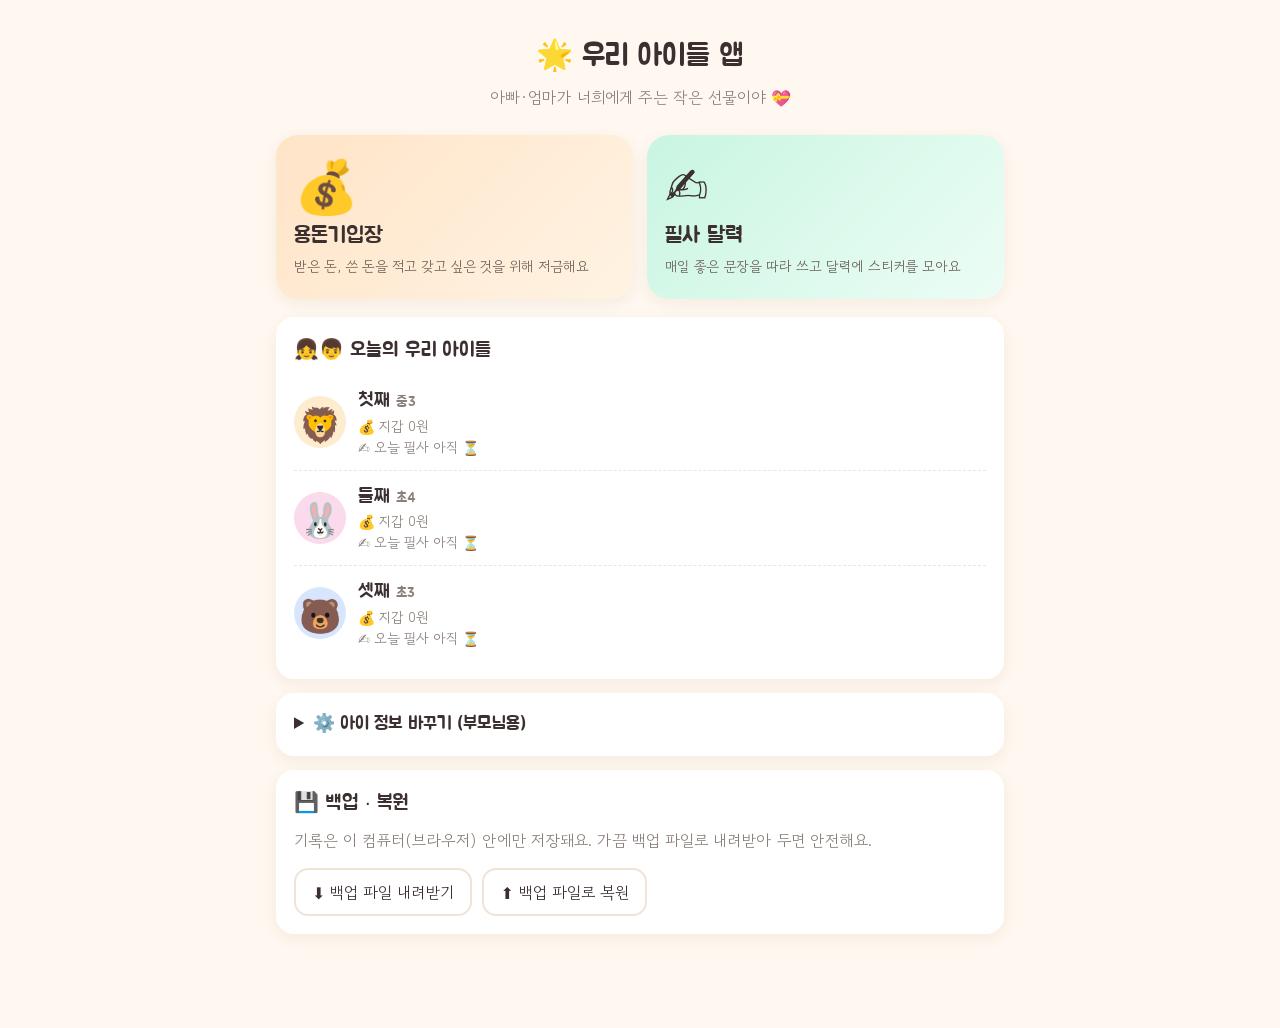
==== index.html @ a7563fa7 "우리 아이들 앱: 용돈기입장과 필사 달력 Co-Authored-By: Claude Opus 5.5 <noreply@anthropic.com>" ====
<!doctype html>
<html lang="ko">
<head>
<meta charset="utf-8">
<meta name="viewport" content="width=device-width, initial-scale=1, viewport-fit=cover">
<meta name="theme-color" content="#ff8a3d">
<meta name="apple-mobile-web-app-capable" content="yes">
<meta name="mobile-web-app-capable" content="yes">
<meta name="apple-mobile-web-app-title" content="우리앱">
<link rel="manifest" href="manifest.webmanifest">
<link rel="icon" href="icons/icon-192.png">
<link rel="apple-touch-icon" href="icons/apple-touch-icon.png">
<title>우리 아이들 앱</title>
<link rel="stylesheet" href="shared/common.css">
<style>
  .hero { text-align: center; padding: 18px 0 8px; }
  .hero h1 { font-size: 30px; }
  .hero p { margin: 6px 0 0; color: var(--muted); }
  .apps { display: grid; grid-template-columns: 1fr 1fr; gap: 14px; margin: 18px 0; }
  .app {
    display: block; text-decoration: none; color: var(--ink); border-radius: 22px; padding: 22px 18px; box-shadow: var(--shadow);
    transition: transform .15s;
  }
  .app:active { transform: scale(.97); }
  .app .ico { font-size: 52px; line-height: 1; }
  .app h2 { margin: 10px 0 4px; font-size: 22px; }
  .app p { margin: 0; font-size: 14px; color: #6b5e57; }
  .app.money { background: linear-gradient(135deg, #ffe4c7, #fff3e3); }
  .app.pilsa { background: linear-gradient(135deg, #c9f5e2, #ecfdf5); }

  .kidrow { display: flex; align-items: center; gap: 12px; padding: 12px 0; border-bottom: 1px dashed var(--line); }
  .kidrow:last-child { border-bottom: 0; }
  .kidrow .em { font-size: 34px; width: 52px; height: 52px; border-radius: 50%; display: grid; place-items: center; flex: none; }
  .kidrow .info { flex: 1; min-width: 0; }
  .kidrow .nm { font-family: 'Jua', sans-serif; font-size: 19px; }
  .kidrow .sm { font-size: 14px; color: var(--muted); }

  .edit-grid { display: grid; grid-template-columns: 64px 1fr 110px 48px; gap: 8px; align-items: center; margin-bottom: 8px; }
  .edit-grid input[type=color] { padding: 2px; height: 44px; }
  .edit-grid .emo { text-align: center; font-size: 22px; padding: 6px; }
  @media (max-width: 480px) {
    .apps { grid-template-columns: 1fr; }
    .edit-grid { grid-template-columns: 56px 1fr 92px 44px; gap: 6px; }
  }
</style>
</head>
<body>
<div class="wrap">
  <div class="hero">
    <h1>🌟 우리 아이들 앱</h1>
    <p>아빠·엄마가 너희에게 주는 작은 선물이야 💝</p>
  </div>

  <div class="apps">
    <a class="app money" href="allowance/index.html">
      <div class="ico">💰</div>
      <h2>용돈기입장</h2>
      <p>받은 돈, 쓴 돈을 적고 갖고 싶은 것을 위해 저금해요</p>
    </a>
    <a class="app pilsa" href="pilsa/index.html">
      <div class="ico">✍️</div>
      <h2>필사 달력</h2>
      <p>매일 좋은 문장을 따라 쓰고 달력에 스티커를 모아요</p>
    </a>
  </div>

  <div class="card">
    <h2>👧👦 오늘의 우리 아이들</h2>
    <div id="summary"></div>
  </div>

  <div class="card">
    <details>
      <summary class="title" style="cursor:pointer;font-size:18px">⚙️ 아이 정보 바꾸기 (부모님용)</summary>
      <p class="muted">이름, 동물 아이콘, 태어난 해, 색깔을 바꿀 수 있어요. 태어난 해에 맞춰 필사 문장 난이도가 정해져요.</p>
      <form id="kidForm">
        <div id="kidEdit"></div>
        <button class="btn primary" type="submit" style="margin-top:6px">저장</button>
      </form>
    </details>
  </div>

  <div class="card">
    <h2>💾 백업 · 복원</h2>
    <p class="muted" style="margin-top:0">기록은 이 컴퓨터(브라우저) 안에만 저장돼요. 가끔 백업 파일로 내려받아 두면 안전해요.</p>
    <div class="row wrap-row">
      <button class="btn" id="exportBtn">⬇️ 백업 파일 내려받기</button>
      <button class="btn" id="importBtn">⬆️ 백업 파일로 복원</button>
      <input type="file" id="importFile" accept=".json,application/json" class="hidden">
    </div>
  </div>
</div>

<script src="shared/common.js"></script>
<script>
const F = Family, $ = s => document.querySelector(s), esc = F.esc;

function walletOf(id) {
  const d = F.getData('allowance.' + id, null);
  if (!d || !d.tx) return { w: 0, p: 0 };
  const w = d.tx.reduce((s, t) => s + ((t.type === 'in' || t.type === 'unsave') ? 1 : -1) * t.amount, 0);
  const p = (d.goals || []).filter(g => !g.done).reduce((s, g) => s + g.saved, 0);
  return { w, p };
}
function pilsaOf(id) {
  const d = F.getData('pilsa.' + id, null);
  const days = (d && d.days) || {};
  const done = k => !!(days[k] && days[k].done);
  const dt = new Date();
  const todayDone = done(F.ymd(dt));
  if (!todayDone) dt.setDate(dt.getDate() - 1);
  let n = 0;
  while (done(F.ymd(dt))) { n++; dt.setDate(dt.getDate() - 1); }
  return { todayDone, streak: n };
}

function renderSummary() {
  $('#summary').innerHTML = F.kids().map(k => {
    const m = walletOf(k.id), p = pilsaOf(k.id);
    return `<div class="kidrow">
      <div class="em" style="background:color-mix(in srgb, ${esc(k.color)} 20%, white)">${esc(k.emoji)}</div>
      <div class="info">
        <div class="nm">${esc(k.name)} <span class="sm">${F.gradeLabel(k.birthYear)}</span></div>
        <div class="sm">💰 지갑 ${F.won(m.w)}${m.p ? ` · 🐷 ${F.won(m.p)}` : ''}</div>
        <div class="sm">✍️ ${p.todayDone ? '오늘 필사 완료 ✅' : '오늘 필사 아직 ⏳'}${p.streak ? ` · 🔥 ${p.streak}일 연속` : ''}</div>
      </div>
    </div>`;
  }).join('');
}

function renderEdit() {
  const thisYear = new Date().getFullYear();
  const years = []; for (let y = thisYear; y >= thisYear - 20; y--) years.push(y);
  $('#kidEdit').innerHTML = F.kids().map(k => `
    <div class="edit-grid" data-id="${esc(k.id)}">
      <input class="emo" maxlength="4" value="${esc(k.emoji)}" aria-label="아이콘">
      <input class="nm" maxlength="10" value="${esc(k.name)}" aria-label="이름">
      <select class="by" aria-label="태어난 해">${years.map(y => `<option ${y === k.birthYear ? 'selected' : ''}>${y}</option>`).join('')}</select>
      <input type="color" class="co" value="${esc(k.color)}" aria-label="색깔">
    </div>`).join('');
}

$('#kidForm').onsubmit = e => {
  e.preventDefault();
  const list = [...document.querySelectorAll('#kidEdit .edit-grid')].map(r => ({
    id: r.dataset.id,
    emoji: r.querySelector('.emo').value.trim() || '🙂',
    name: r.querySelector('.nm').value.trim() || '아이',
    birthYear: Number(r.querySelector('.by').value),
    color: r.querySelector('.co').value,
  }));
  F.saveKids(list);
  F.toast('저장했어요!');
  renderSummary();
};

$('#exportBtn').onclick = () => F.exportAll();
$('#importBtn').onclick = () => $('#importFile').click();
$('#importFile').onchange = e => {
  const f = e.target.files[0]; if (!f) return;
  F.importAll(f, () => { F.toast('복원했어요!'); renderSummary(); renderEdit(); });
  e.target.value = '';
};

renderSummary();
renderEdit();
window.addEventListener('pageshow', renderSummary);
</script>
</body>
</html>
---- shared/common.css ----
@import url('https://fonts.googleapis.com/css2?family=Jua&family=Gowun+Dodum&family=Gowun+Batang:wght@400;700&display=swap');

:root {
  --bg: #fff8f0;
  --card: #ffffff;
  --ink: #3b2f2f;
  --muted: #8a7f7a;
  --line: #f0e4d7;
  --accent: #ff8a3d;
  --accent-soft: #fff1e6;
  --good: #16a34a;
  --bad: #e11d48;
  --save: #7c3aed;
  --kc: #ff8a3d;
  --radius: 18px;
  --shadow: 0 4px 14px rgba(120, 80, 40, .08);
}

* { box-sizing: border-box; }
html, body { margin: 0; }
body {
  font-family: 'Gowun Dodum', system-ui, -apple-system, 'Malgun Gothic', sans-serif;
  background: var(--bg);
  color: var(--ink);
  -webkit-tap-highlight-color: transparent;
  line-height: 1.5;
}
h1, h2, h3, .title { font-family: 'Jua', 'Malgun Gothic', sans-serif; font-weight: 400; margin: 0; }
h1 { font-size: 26px; }
h2 { font-size: 20px; margin-bottom: 10px; }
h3 { font-size: 17px; }

.wrap { max-width: 760px; margin: 0 auto; padding: 16px 16px 80px; }

.topbar { display: flex; align-items: center; gap: 10px; margin-bottom: 14px; }
.topbar .home {
  text-decoration: none; font-size: 22px; width: 42px; height: 42px; display: grid; place-items: center;
  background: #fff; border-radius: 50%; box-shadow: var(--shadow);
}

.kids { display: flex; gap: 8px; flex-wrap: wrap; margin-bottom: 14px; }
.kid {
  border: 2px solid var(--line); background: #fff; border-radius: 999px; padding: 6px 16px 6px 8px;
  display: flex; align-items: center; gap: 6px; font: inherit; font-size: 16px; cursor: pointer; color: var(--ink);
}
.kid.on { border-color: var(--kc); background: color-mix(in srgb, var(--kc) 16%, white); font-weight: bold; }
.kid-emoji { font-size: 22px; line-height: 1; }
.kid small { color: var(--muted); font-size: 12px; }

.card { background: var(--card); border-radius: var(--radius); box-shadow: var(--shadow); padding: 18px; margin-bottom: 14px; }

.btn {
  border: 2px solid var(--line); background: #fff; color: var(--ink); border-radius: 14px; padding: 10px 16px;
  font: inherit; font-size: 16px; cursor: pointer; display: inline-flex; align-items: center; justify-content: center; gap: 6px;
}
.btn:active { transform: scale(.97); }
.btn.primary { background: var(--accent); border-color: var(--accent); color: #fff; font-family: 'Jua', sans-serif; font-size: 18px; }
.btn.big { width: 100%; padding: 14px; }
.btn.small { padding: 6px 10px; font-size: 14px; border-radius: 10px; }
.btn:disabled { opacity: .45; cursor: not-allowed; }

.tabs { display: flex; gap: 4px; background: #fff; border-radius: 999px; padding: 5px; box-shadow: var(--shadow); margin-bottom: 14px; }
.tabs button {
  flex: 1; border: 0; background: none; padding: 10px 0; border-radius: 999px; cursor: pointer;
  font-family: 'Jua', sans-serif; font-size: 16px; color: var(--muted);
}
.tabs button.on { background: var(--accent); color: #fff; }

input, select, textarea {
  font: inherit; font-size: 16px; padding: 10px 12px; border: 2px solid var(--line); border-radius: 12px;
  width: 100%; background: #fff; color: var(--ink);
}
input:focus, select:focus, textarea:focus { outline: none; border-color: var(--accent); }
label.f { display: block; margin: 14px 0 6px; font-weight: bold; font-size: 14px; color: var(--muted); }

.chips { display: flex; flex-wrap: wrap; gap: 6px; }
.chip {
  border: 2px solid var(--line); background: #fff; border-radius: 999px; padding: 6px 12px; font: inherit; font-size: 15px;
  cursor: pointer; color: var(--ink);
}
.chip.on { border-color: var(--accent); background: var(--accent-soft); font-weight: bold; }

.row { display: flex; gap: 10px; align-items: center; }
.row.wrap-row { flex-wrap: wrap; }
.grow { flex: 1; }
.muted { color: var(--muted); }
.center { text-align: center; }
.hidden { display: none !important; }

.toast {
  position: fixed; left: 50%; bottom: 24px; transform: translateX(-50%) translateY(20px);
  background: #3b2f2f; color: #fff; padding: 12px 20px; border-radius: 999px; opacity: 0;
  transition: .3s; pointer-events: none; z-index: 99; max-width: calc(100% - 32px); text-align: center;
}
.toast.show { opacity: 1; transform: translateX(-50%) translateY(0); }

.confetti { position: fixed; top: -40px; font-size: 28px; z-index: 98; pointer-events: none; animation: fall linear forwards; }
@keyframes fall { to { transform: translateY(110vh) rotate(540deg); } }

/* 휴대폰 화면 */
@media (max-width: 480px) {
  .wrap { padding: calc(12px + env(safe-area-inset-top)) 12px calc(60px + env(safe-area-inset-bottom)); }
  .kids { flex-wrap: nowrap; gap: 6px; }
  .kid { flex: 1; justify-content: center; padding: 6px 4px; font-size: 15px; gap: 4px; min-width: 0; }
  .kid small { display: none; }
  .tabs button { font-size: 15px; }
}

.empty { text-align: center; color: var(--muted); padding: 24px 0; }
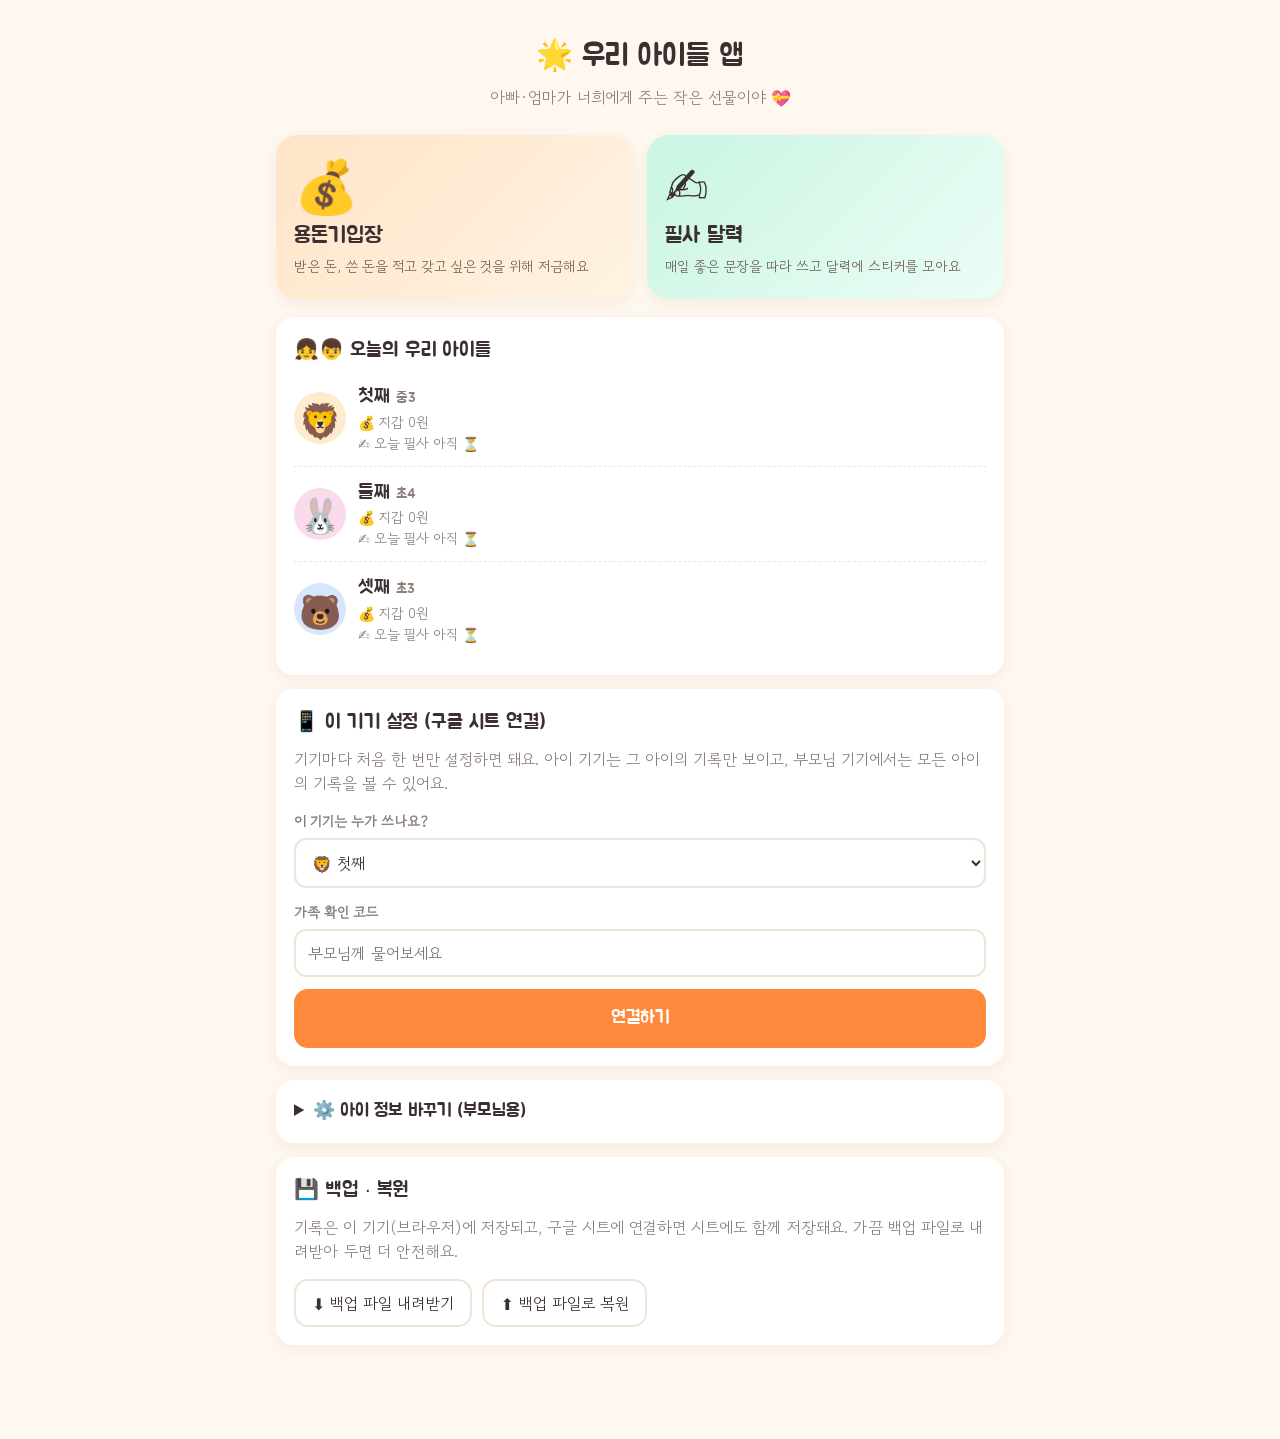
==== commit 197d1016: "구글 시트 동기화 추가: 기기별 설정, 부모용 전체 기록, 오프라인 대기열 Co-Authored-By: Claude Opus 5.5 <noreply@anthropic.com>" ====
--- a/index.html
+++ b/index.html
@@ -65,11 +65,20 @@
   </div>
 
   <div class="card">
-    <h2>👧👦 오늘의 우리 아이들</h2>
+    <div class="row" style="justify-content:space-between;margin-bottom:6px">
+      <h2 style="margin:0">👧👦 오늘의 우리 아이들</h2>
+      <span class="sync-badge hidden" style="margin-left:0"></span>
+    </div>
     <div id="summary"></div>
-  </div>
-
-  <div class="card">
+    <button class="btn big hidden" id="pullAllBtn" style="margin-top:10px">🔄 전체 기록 불러오기</button>
+  </div>
+
+  <div class="card" id="deviceCard">
+    <h2>📱 이 기기 설정 (구글 시트 연결)</h2>
+    <div id="deviceBody"></div>
+  </div>
+
+  <div class="card" id="kidCard">
     <details>
       <summary class="title" style="cursor:pointer;font-size:18px">⚙️ 아이 정보 바꾸기 (부모님용)</summary>
       <p class="muted">이름, 동물 아이콘, 태어난 해, 색깔을 바꿀 수 있어요. 태어난 해에 맞춰 필사 문장 난이도가 정해져요.</p>
@@ -82,7 +91,7 @@
 
   <div class="card">
     <h2>💾 백업 · 복원</h2>
-    <p class="muted" style="margin-top:0">기록은 이 컴퓨터(브라우저) 안에만 저장돼요. 가끔 백업 파일로 내려받아 두면 안전해요.</p>
+    <p class="muted" style="margin-top:0">기록은 이 기기(브라우저)에 저장되고, 구글 시트에 연결하면 시트에도 함께 저장돼요. 가끔 백업 파일로 내려받아 두면 더 안전해요.</p>
     <div class="row wrap-row">
       <button class="btn" id="exportBtn">⬇️ 백업 파일 내려받기</button>
       <button class="btn" id="importBtn">⬆️ 백업 파일로 복원</button>
@@ -114,19 +123,101 @@
   return { todayDone, streak: n };
 }
 
+function monthOf(id) {
+  const ym = F.ymd().slice(0, 7);
+  const tx = (F.getData('allowance.' + id, null) || {}).tx || [];
+  const days = (F.getData('pilsa.' + id, null) || {}).days || {};
+  const sum = t => tx.filter(x => x.type === t && x.date.startsWith(ym)).reduce((s, x) => s + x.amount, 0);
+  return { inS: sum('in'), outS: sum('out'), pilsa: Object.keys(days).filter(d => d.startsWith(ym) && days[d].done).length };
+}
+
 function renderSummary() {
-  $('#summary').innerHTML = F.kids().map(k => {
-    const m = walletOf(k.id), p = pilsaOf(k.id);
+  const parent = F.sync.role() === 'parent';
+  $('#summary').innerHTML = F.visibleKids().map(k => {
+    const m = walletOf(k.id), p = pilsaOf(k.id), mo = monthOf(k.id);
     return `<div class="kidrow">
       <div class="em" style="background:color-mix(in srgb, ${esc(k.color)} 20%, white)">${esc(k.emoji)}</div>
       <div class="info">
         <div class="nm">${esc(k.name)} <span class="sm">${F.gradeLabel(k.birthYear)}</span></div>
         <div class="sm">💰 지갑 ${F.won(m.w)}${m.p ? ` · 🐷 ${F.won(m.p)}` : ''}</div>
         <div class="sm">✍️ ${p.todayDone ? '오늘 필사 완료 ✅' : '오늘 필사 아직 ⏳'}${p.streak ? ` · 🔥 ${p.streak}일 연속` : ''}</div>
+        ${parent ? `<div class="sm">📅 이번 달: 받은 돈 ${F.won(mo.inS)} · 쓴 돈 ${F.won(mo.outS)} · 필사 ${mo.pilsa}일</div>` : ''}
       </div>
     </div>`;
   }).join('');
-}
+  $('#pullAllBtn').classList.toggle('hidden', !(parent && F.sync.enabled()));
+  const role = F.sync.role();
+  $('#kidCard').classList.toggle('hidden', !!role && role !== 'parent');
+}
+
+// ---------- 이 기기 설정 ----------
+function renderDevice() {
+  const S = F.sync;
+  if (!S.configured()) {
+    $('#deviceBody').innerHTML = `<p class="muted" style="margin:0">아직 구글 시트가 연결되지 않았어요. 지금은 기록이 이 기기에만 저장돼요.</p>`;
+    return;
+  }
+  const role = S.role();
+  const who = role === 'parent' ? '👨‍👩‍👧 부모님' : (F.kids().find(k => k.id === role) || {}).name;
+  if (S.enabled()) {
+    const last = S.lastSync() ? new Date(S.lastSync()).toLocaleString('ko-KR') : '아직 없음';
+    $('#deviceBody').innerHTML = `
+      <p style="margin:0">이 기기는 <b>${esc(who || '')}</b> 기기로 연결되어 있어요.</p>
+      <p class="muted" style="margin:4px 0 12px;font-size:14px">마지막 동기화: ${esc(last)}${S.pendingCount() ? ` · 보낼 기록 ${S.pendingCount()}건` : ''}${S.lastError ? `<br>⚠️ ${esc(S.lastError)}` : ''}</p>
+      <div class="row wrap-row">
+        <button class="btn" id="syncNow">🔄 지금 동기화</button>
+        <button class="btn" id="disconnect" style="color:var(--muted)">연결 끊기</button>
+      </div>`;
+    return;
+  }
+  $('#deviceBody').innerHTML = `
+    <p class="muted" style="margin-top:0">기기마다 처음 한 번만 설정하면 돼요. 아이 기기는 그 아이의 기록만 보이고, 부모님 기기에서는 모든 아이의 기록을 볼 수 있어요.</p>
+    <form id="connectForm" autocomplete="off">
+      <label class="f" for="roleSel">이 기기는 누가 쓰나요?</label>
+      <select id="roleSel">
+        ${F.kids().map(k => `<option value="${esc(k.id)}">${esc(k.emoji)} ${esc(k.name)}</option>`).join('')}
+        <option value="parent">👨‍👩‍👧 부모님</option>
+      </select>
+      <label class="f" for="codeIn">가족 확인 코드</label>
+      <input id="codeIn" type="password" autocomplete="off" placeholder="부모님께 물어보세요">
+      <div style="margin-top:12px"><button class="btn primary big" type="submit">연결하기</button></div>
+    </form>`;
+}
+
+document.addEventListener('submit', async e => {
+  if (e.target.id !== 'connectForm') return;
+  e.preventDefault();
+  const code = $('#codeIn').value.trim(), role = $('#roleSel').value;
+  if (!code) return F.toast('가족 확인 코드를 입력해 주세요');
+  const btn = e.target.querySelector('button'); btn.disabled = true; btn.textContent = '연결하는 중…';
+  try {
+    await F.sync.connect(code, role);
+    F.toast('☁️ 연결됐어요!');
+  } catch (err) {
+    alert('연결하지 못했어요: ' + err.message);
+  }
+  refresh();
+});
+
+document.addEventListener('click', async e => {
+  if (e.target.closest('#syncNow')) { await F.sync.flush(); await F.sync.pull(); F.toast('동기화했어요'); refresh(); }
+  if (e.target.closest('#disconnect')) {
+    if (!confirm('이 기기의 구글 시트 연결을 끊을까요?\n(이 기기에 있는 기록은 그대로 남아요)')) return;
+    F.sync.disconnect(); refresh();
+  }
+});
+
+$('#pullAllBtn').onclick = async () => {
+  const b = $('#pullAllBtn'); b.disabled = true; b.textContent = '불러오는 중…';
+  await F.sync.flush();
+  const ch = await F.sync.pull();
+  b.disabled = false; b.textContent = '🔄 전체 기록 불러오기';
+  F.toast(F.sync.lastError ? '⚠️ ' + F.sync.lastError : ch.length ? `새 기록 ${ch.length}건을 불러왔어요` : '이미 최신 기록이에요');
+  refresh();
+};
+
+function refresh() { renderSummary(); renderEdit(); renderDevice(); F.sync.render(); }
+window.addEventListener('familysync', refresh);
 
 function renderEdit() {
   const thisYear = new Date().getFullYear();
@@ -162,9 +253,9 @@
   e.target.value = '';
 };
 
-renderSummary();
-renderEdit();
-window.addEventListener('pageshow', renderSummary);
+refresh();
+window.addEventListener('pageshow', () => { renderSummary(); renderDevice(); });
+F.sync.pull();
 </script>
 </body>
 </html>
--- a/shared/common.css
+++ b/shared/common.css
@@ -97,6 +97,11 @@
 .confetti { position: fixed; top: -40px; font-size: 28px; z-index: 98; pointer-events: none; animation: fall linear forwards; }
 @keyframes fall { to { transform: translateY(110vh) rotate(540deg); } }
 
+.sync-badge {
+  margin-left: auto; font-size: 13px; background: #fff; border-radius: 999px; padding: 4px 10px;
+  box-shadow: var(--shadow); color: var(--muted); white-space: nowrap;
+}
+
 /* 휴대폰 화면 */
 @media (max-width: 480px) {
   .wrap { padding: calc(12px + env(safe-area-inset-top)) 12px calc(60px + env(safe-area-inset-bottom)); }
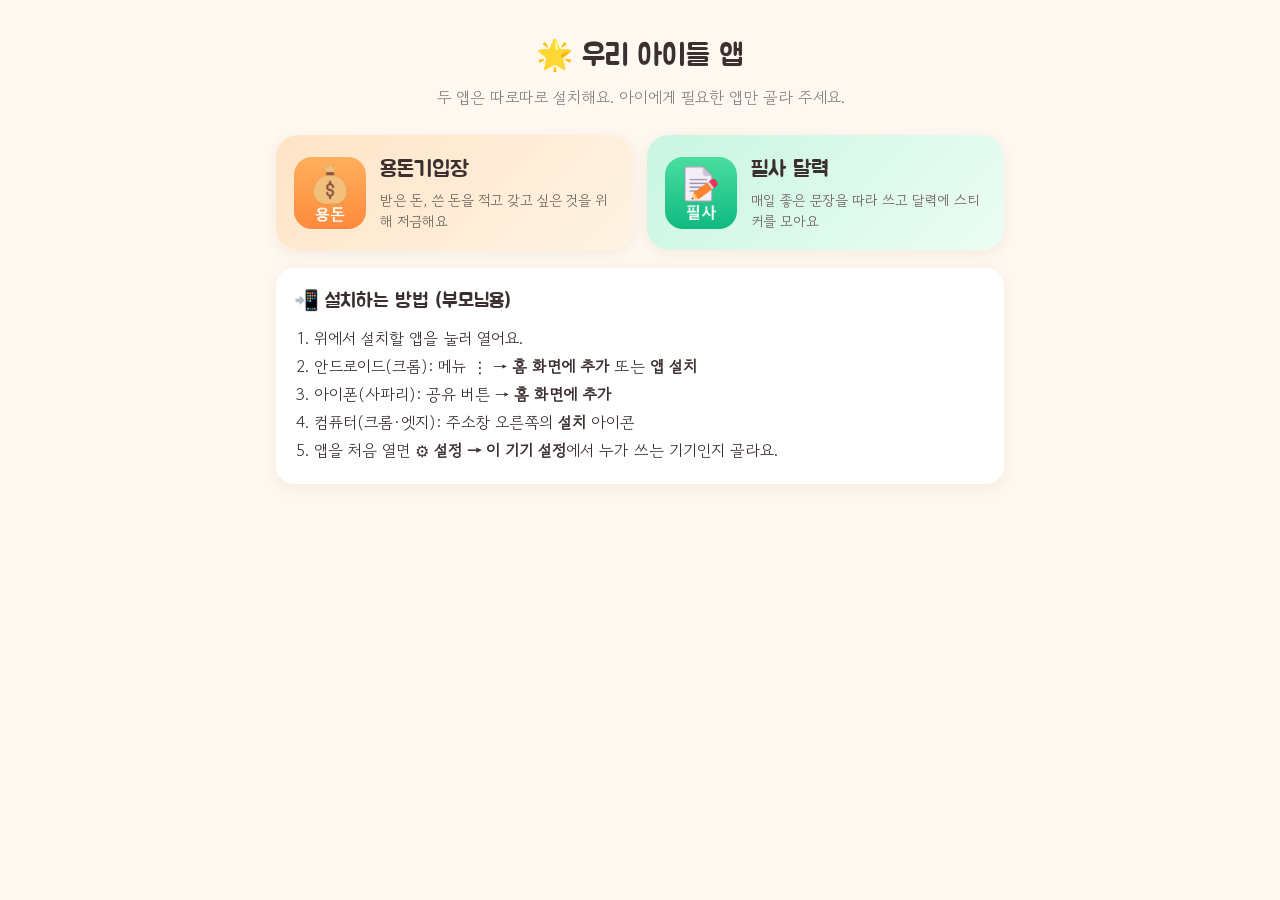
==== commit 598ba14a: "용돈기입장과 필사 달력을 따로 설치하는 두 앱으로 분리 - 앱마다 manifest, 서비스 워커, 아이콘을 따로 둠 (allowance/, pilsa/) - 기기 연결·아이 정보·" ====
--- a/index.html
+++ b/index.html
@@ -4,12 +4,7 @@
 <meta charset="utf-8">
 <meta name="viewport" content="width=device-width, initial-scale=1, viewport-fit=cover">
 <meta name="theme-color" content="#ff8a3d">
-<meta name="apple-mobile-web-app-capable" content="yes">
-<meta name="mobile-web-app-capable" content="yes">
-<meta name="apple-mobile-web-app-title" content="우리앱">
-<link rel="manifest" href="manifest.webmanifest">
-<link rel="icon" href="icons/icon-192.png">
-<link rel="apple-touch-icon" href="icons/apple-touch-icon.png">
+<link rel="icon" href="allowance/icons/icon-192.png">
 <title>우리 아이들 앱</title>
 <link rel="stylesheet" href="shared/common.css">
 <style>
@@ -18,244 +13,56 @@
   .hero p { margin: 6px 0 0; color: var(--muted); }
   .apps { display: grid; grid-template-columns: 1fr 1fr; gap: 14px; margin: 18px 0; }
   .app {
-    display: block; text-decoration: none; color: var(--ink); border-radius: 22px; padding: 22px 18px; box-shadow: var(--shadow);
-    transition: transform .15s;
+    display: flex; gap: 14px; align-items: center; text-decoration: none; color: var(--ink); border-radius: 22px; padding: 18px;
+    box-shadow: var(--shadow); transition: transform .15s;
   }
   .app:active { transform: scale(.97); }
-  .app .ico { font-size: 52px; line-height: 1; }
-  .app h2 { margin: 10px 0 4px; font-size: 22px; }
+  .app img { width: 72px; height: 72px; border-radius: 18px; flex: none; }
+  .app h2 { margin: 0 0 4px; font-size: 22px; }
   .app p { margin: 0; font-size: 14px; color: #6b5e57; }
   .app.money { background: linear-gradient(135deg, #ffe4c7, #fff3e3); }
   .app.pilsa { background: linear-gradient(135deg, #c9f5e2, #ecfdf5); }
-
-  .kidrow { display: flex; align-items: center; gap: 12px; padding: 12px 0; border-bottom: 1px dashed var(--line); }
-  .kidrow:last-child { border-bottom: 0; }
-  .kidrow .em { font-size: 34px; width: 52px; height: 52px; border-radius: 50%; display: grid; place-items: center; flex: none; }
-  .kidrow .info { flex: 1; min-width: 0; }
-  .kidrow .nm { font-family: 'Jua', sans-serif; font-size: 19px; }
-  .kidrow .sm { font-size: 14px; color: var(--muted); }
-
-  .edit-grid { display: grid; grid-template-columns: 64px 1fr 110px 48px; gap: 8px; align-items: center; margin-bottom: 8px; }
-  .edit-grid input[type=color] { padding: 2px; height: 44px; }
-  .edit-grid .emo { text-align: center; font-size: 22px; padding: 6px; }
-  @media (max-width: 480px) {
-    .apps { grid-template-columns: 1fr; }
-    .edit-grid { grid-template-columns: 56px 1fr 92px 44px; gap: 6px; }
-  }
+  ol { padding-left: 20px; margin: 0; }
+  li { margin: 4px 0; }
+  @media (max-width: 560px) { .apps { grid-template-columns: 1fr; } }
 </style>
 </head>
 <body>
 <div class="wrap">
   <div class="hero">
     <h1>🌟 우리 아이들 앱</h1>
-    <p>아빠·엄마가 너희에게 주는 작은 선물이야 💝</p>
+    <p>두 앱은 따로따로 설치해요. 아이에게 필요한 앱만 골라 주세요.</p>
   </div>
 
   <div class="apps">
-    <a class="app money" href="allowance/index.html">
-      <div class="ico">💰</div>
-      <h2>용돈기입장</h2>
-      <p>받은 돈, 쓴 돈을 적고 갖고 싶은 것을 위해 저금해요</p>
+    <a class="app money" href="allowance/">
+      <img src="allowance/icons/icon-192.png" alt="">
+      <div><h2>용돈기입장</h2><p>받은 돈, 쓴 돈을 적고 갖고 싶은 것을 위해 저금해요</p></div>
     </a>
-    <a class="app pilsa" href="pilsa/index.html">
-      <div class="ico">✍️</div>
-      <h2>필사 달력</h2>
-      <p>매일 좋은 문장을 따라 쓰고 달력에 스티커를 모아요</p>
+    <a class="app pilsa" href="pilsa/">
+      <img src="pilsa/icons/icon-192.png" alt="">
+      <div><h2>필사 달력</h2><p>매일 좋은 문장을 따라 쓰고 달력에 스티커를 모아요</p></div>
     </a>
   </div>
 
   <div class="card">
-    <div class="row" style="justify-content:space-between;margin-bottom:6px">
-      <h2 style="margin:0">👧👦 오늘의 우리 아이들</h2>
-      <span class="sync-badge hidden" style="margin-left:0"></span>
-    </div>
-    <div id="summary"></div>
-    <button class="btn big hidden" id="pullAllBtn" style="margin-top:10px">🔄 전체 기록 불러오기</button>
-  </div>
-
-  <div class="card" id="deviceCard">
-    <h2>📱 이 기기 설정 (구글 시트 연결)</h2>
-    <div id="deviceBody"></div>
-  </div>
-
-  <div class="card" id="kidCard">
-    <details>
-      <summary class="title" style="cursor:pointer;font-size:18px">⚙️ 아이 정보 바꾸기 (부모님용)</summary>
-      <p class="muted">이름, 동물 아이콘, 태어난 해, 색깔을 바꿀 수 있어요. 태어난 해에 맞춰 필사 문장 난이도가 정해져요.</p>
-      <form id="kidForm">
-        <div id="kidEdit"></div>
-        <button class="btn primary" type="submit" style="margin-top:6px">저장</button>
-      </form>
-    </details>
-  </div>
-
-  <div class="card">
-    <h2>💾 백업 · 복원</h2>
-    <p class="muted" style="margin-top:0">기록은 이 기기(브라우저)에 저장되고, 구글 시트에 연결하면 시트에도 함께 저장돼요. 가끔 백업 파일로 내려받아 두면 더 안전해요.</p>
-    <div class="row wrap-row">
-      <button class="btn" id="exportBtn">⬇️ 백업 파일 내려받기</button>
-      <button class="btn" id="importBtn">⬆️ 백업 파일로 복원</button>
-      <input type="file" id="importFile" accept=".json,application/json" class="hidden">
-    </div>
+    <h2>📲 설치하는 방법 (부모님용)</h2>
+    <ol>
+      <li>위에서 설치할 앱을 눌러 열어요.</li>
+      <li>안드로이드(크롬): 메뉴 ⋮ → <b>홈 화면에 추가</b> 또는 <b>앱 설치</b></li>
+      <li>아이폰(사파리): 공유 버튼 → <b>홈 화면에 추가</b></li>
+      <li>컴퓨터(크롬·엣지): 주소창 오른쪽의 <b>설치</b> 아이콘</li>
+      <li>앱을 처음 열면 <b>⚙️ 설정 → 이 기기 설정</b>에서 누가 쓰는 기기인지 골라요.</li>
+    </ol>
   </div>
 </div>
-
-<script src="shared/common.js"></script>
 <script>
-const F = Family, $ = s => document.querySelector(s), esc = F.esc;
-
-function walletOf(id) {
-  const d = F.getData('allowance.' + id, null);
-  if (!d || !d.tx) return { w: 0, p: 0 };
-  const w = d.tx.reduce((s, t) => s + ((t.type === 'in' || t.type === 'unsave') ? 1 : -1) * t.amount, 0);
-  const p = (d.goals || []).filter(g => !g.done).reduce((s, g) => s + g.saved, 0);
-  return { w, p };
+// 두 앱이 하나였던 시절의 서비스 워커 정리
+if ('serviceWorker' in navigator) {
+  navigator.serviceWorker.getRegistrations()
+    .then(rs => rs.filter(r => r.scope === new URL('./', location.href).href).forEach(r => r.unregister()))
+    .catch(() => {});
 }
-function pilsaOf(id) {
-  const d = F.getData('pilsa.' + id, null);
-  const days = (d && d.days) || {};
-  const done = k => !!(days[k] && days[k].done);
-  const dt = new Date();
-  const todayDone = done(F.ymd(dt));
-  if (!todayDone) dt.setDate(dt.getDate() - 1);
-  let n = 0;
-  while (done(F.ymd(dt))) { n++; dt.setDate(dt.getDate() - 1); }
-  return { todayDone, streak: n };
-}
-
-function monthOf(id) {
-  const ym = F.ymd().slice(0, 7);
-  const tx = (F.getData('allowance.' + id, null) || {}).tx || [];
-  const days = (F.getData('pilsa.' + id, null) || {}).days || {};
-  const sum = t => tx.filter(x => x.type === t && x.date.startsWith(ym)).reduce((s, x) => s + x.amount, 0);
-  return { inS: sum('in'), outS: sum('out'), pilsa: Object.keys(days).filter(d => d.startsWith(ym) && days[d].done).length };
-}
-
-function renderSummary() {
-  const parent = F.sync.role() === 'parent';
-  $('#summary').innerHTML = F.visibleKids().map(k => {
-    const m = walletOf(k.id), p = pilsaOf(k.id), mo = monthOf(k.id);
-    return `<div class="kidrow">
-      <div class="em" style="background:color-mix(in srgb, ${esc(k.color)} 20%, white)">${esc(k.emoji)}</div>
-      <div class="info">
-        <div class="nm">${esc(k.name)} <span class="sm">${F.gradeLabel(k.birthYear)}</span></div>
-        <div class="sm">💰 지갑 ${F.won(m.w)}${m.p ? ` · 🐷 ${F.won(m.p)}` : ''}</div>
-        <div class="sm">✍️ ${p.todayDone ? '오늘 필사 완료 ✅' : '오늘 필사 아직 ⏳'}${p.streak ? ` · 🔥 ${p.streak}일 연속` : ''}</div>
-        ${parent ? `<div class="sm">📅 이번 달: 받은 돈 ${F.won(mo.inS)} · 쓴 돈 ${F.won(mo.outS)} · 필사 ${mo.pilsa}일</div>` : ''}
-      </div>
-    </div>`;
-  }).join('');
-  $('#pullAllBtn').classList.toggle('hidden', !(parent && F.sync.enabled()));
-  const role = F.sync.role();
-  $('#kidCard').classList.toggle('hidden', !!role && role !== 'parent');
-}
-
-// ---------- 이 기기 설정 ----------
-function renderDevice() {
-  const S = F.sync;
-  if (!S.configured()) {
-    $('#deviceBody').innerHTML = `<p class="muted" style="margin:0">아직 구글 시트가 연결되지 않았어요. 지금은 기록이 이 기기에만 저장돼요.</p>`;
-    return;
-  }
-  const role = S.role();
-  const who = role === 'parent' ? '👨‍👩‍👧 부모님' : (F.kids().find(k => k.id === role) || {}).name;
-  if (S.enabled()) {
-    const last = S.lastSync() ? new Date(S.lastSync()).toLocaleString('ko-KR') : '아직 없음';
-    $('#deviceBody').innerHTML = `
-      <p style="margin:0">이 기기는 <b>${esc(who || '')}</b> 기기로 연결되어 있어요.</p>
-      <p class="muted" style="margin:4px 0 12px;font-size:14px">마지막 동기화: ${esc(last)}${S.pendingCount() ? ` · 보낼 기록 ${S.pendingCount()}건` : ''}${S.lastError ? `<br>⚠️ ${esc(S.lastError)}` : ''}</p>
-      <div class="row wrap-row">
-        <button class="btn" id="syncNow">🔄 지금 동기화</button>
-        <button class="btn" id="disconnect" style="color:var(--muted)">연결 끊기</button>
-      </div>`;
-    return;
-  }
-  $('#deviceBody').innerHTML = `
-    <p class="muted" style="margin-top:0">기기마다 처음 한 번만 설정하면 돼요. 아이 기기는 그 아이의 기록만 보이고, 부모님 기기에서는 모든 아이의 기록을 볼 수 있어요.</p>
-    <form id="connectForm" autocomplete="off">
-      <label class="f" for="roleSel">이 기기는 누가 쓰나요?</label>
-      <select id="roleSel">
-        ${F.kids().map(k => `<option value="${esc(k.id)}">${esc(k.emoji)} ${esc(k.name)}</option>`).join('')}
-        <option value="parent">👨‍👩‍👧 부모님</option>
-      </select>
-      <label class="f" for="codeIn">가족 확인 코드</label>
-      <input id="codeIn" type="password" autocomplete="off" placeholder="부모님께 물어보세요">
-      <div style="margin-top:12px"><button class="btn primary big" type="submit">연결하기</button></div>
-    </form>`;
-}
-
-document.addEventListener('submit', async e => {
-  if (e.target.id !== 'connectForm') return;
-  e.preventDefault();
-  const code = $('#codeIn').value.trim(), role = $('#roleSel').value;
-  if (!code) return F.toast('가족 확인 코드를 입력해 주세요');
-  const btn = e.target.querySelector('button'); btn.disabled = true; btn.textContent = '연결하는 중…';
-  try {
-    await F.sync.connect(code, role);
-    F.toast('☁️ 연결됐어요!');
-  } catch (err) {
-    alert('연결하지 못했어요: ' + err.message);
-  }
-  refresh();
-});
-
-document.addEventListener('click', async e => {
-  if (e.target.closest('#syncNow')) { await F.sync.flush(); await F.sync.pull(); F.toast('동기화했어요'); refresh(); }
-  if (e.target.closest('#disconnect')) {
-    if (!confirm('이 기기의 구글 시트 연결을 끊을까요?\n(이 기기에 있는 기록은 그대로 남아요)')) return;
-    F.sync.disconnect(); refresh();
-  }
-});
-
-$('#pullAllBtn').onclick = async () => {
-  const b = $('#pullAllBtn'); b.disabled = true; b.textContent = '불러오는 중…';
-  await F.sync.flush();
-  const ch = await F.sync.pull();
-  b.disabled = false; b.textContent = '🔄 전체 기록 불러오기';
-  F.toast(F.sync.lastError ? '⚠️ ' + F.sync.lastError : ch.length ? `새 기록 ${ch.length}건을 불러왔어요` : '이미 최신 기록이에요');
-  refresh();
-};
-
-function refresh() { renderSummary(); renderEdit(); renderDevice(); F.sync.render(); }
-window.addEventListener('familysync', refresh);
-
-function renderEdit() {
-  const thisYear = new Date().getFullYear();
-  const years = []; for (let y = thisYear; y >= thisYear - 20; y--) years.push(y);
-  $('#kidEdit').innerHTML = F.kids().map(k => `
-    <div class="edit-grid" data-id="${esc(k.id)}">
-      <input class="emo" maxlength="4" value="${esc(k.emoji)}" aria-label="아이콘">
-      <input class="nm" maxlength="10" value="${esc(k.name)}" aria-label="이름">
-      <select class="by" aria-label="태어난 해">${years.map(y => `<option ${y === k.birthYear ? 'selected' : ''}>${y}</option>`).join('')}</select>
-      <input type="color" class="co" value="${esc(k.color)}" aria-label="색깔">
-    </div>`).join('');
-}
-
-$('#kidForm').onsubmit = e => {
-  e.preventDefault();
-  const list = [...document.querySelectorAll('#kidEdit .edit-grid')].map(r => ({
-    id: r.dataset.id,
-    emoji: r.querySelector('.emo').value.trim() || '🙂',
-    name: r.querySelector('.nm').value.trim() || '아이',
-    birthYear: Number(r.querySelector('.by').value),
-    color: r.querySelector('.co').value,
-  }));
-  F.saveKids(list);
-  F.toast('저장했어요!');
-  renderSummary();
-};
-
-$('#exportBtn').onclick = () => F.exportAll();
-$('#importBtn').onclick = () => $('#importFile').click();
-$('#importFile').onchange = e => {
-  const f = e.target.files[0]; if (!f) return;
-  F.importAll(f, () => { F.toast('복원했어요!'); renderSummary(); renderEdit(); });
-  e.target.value = '';
-};
-
-refresh();
-window.addEventListener('pageshow', () => { renderSummary(); renderDevice(); });
-F.sync.pull();
 </script>
 </body>
 </html>
--- a/shared/common.css
+++ b/shared/common.css
@@ -101,6 +101,16 @@
   margin-left: auto; font-size: 13px; background: #fff; border-radius: 999px; padding: 4px 10px;
   box-shadow: var(--shadow); color: var(--muted); white-space: nowrap;
 }
+.topbar .settings-btn {
+  border: 0; font-size: 20px; width: 42px; height: 42px; display: grid; place-items: center; flex: none;
+  background: #fff; border-radius: 50%; box-shadow: var(--shadow); cursor: pointer; margin-left: auto;
+}
+.sync-badge:not(.hidden) ~ .settings-btn { margin-left: 0; }
+
+/* 설정: 아이 정보 고치기 */
+.edit-grid { display: grid; grid-template-columns: 64px 1fr 110px 48px; gap: 8px; align-items: center; margin-bottom: 8px; }
+.edit-grid input[type=color] { padding: 2px; height: 44px; }
+.edit-grid .emo { text-align: center; font-size: 22px; padding: 6px; }
 
 /* 휴대폰 화면 */
 @media (max-width: 480px) {
@@ -109,6 +119,7 @@
   .kid { flex: 1; justify-content: center; padding: 6px 4px; font-size: 15px; gap: 4px; min-width: 0; }
   .kid small { display: none; }
   .tabs button { font-size: 15px; }
+  .edit-grid { grid-template-columns: 56px 1fr 92px 44px; gap: 6px; }
 }
 
 .empty { text-align: center; color: var(--muted); padding: 24px 0; }
